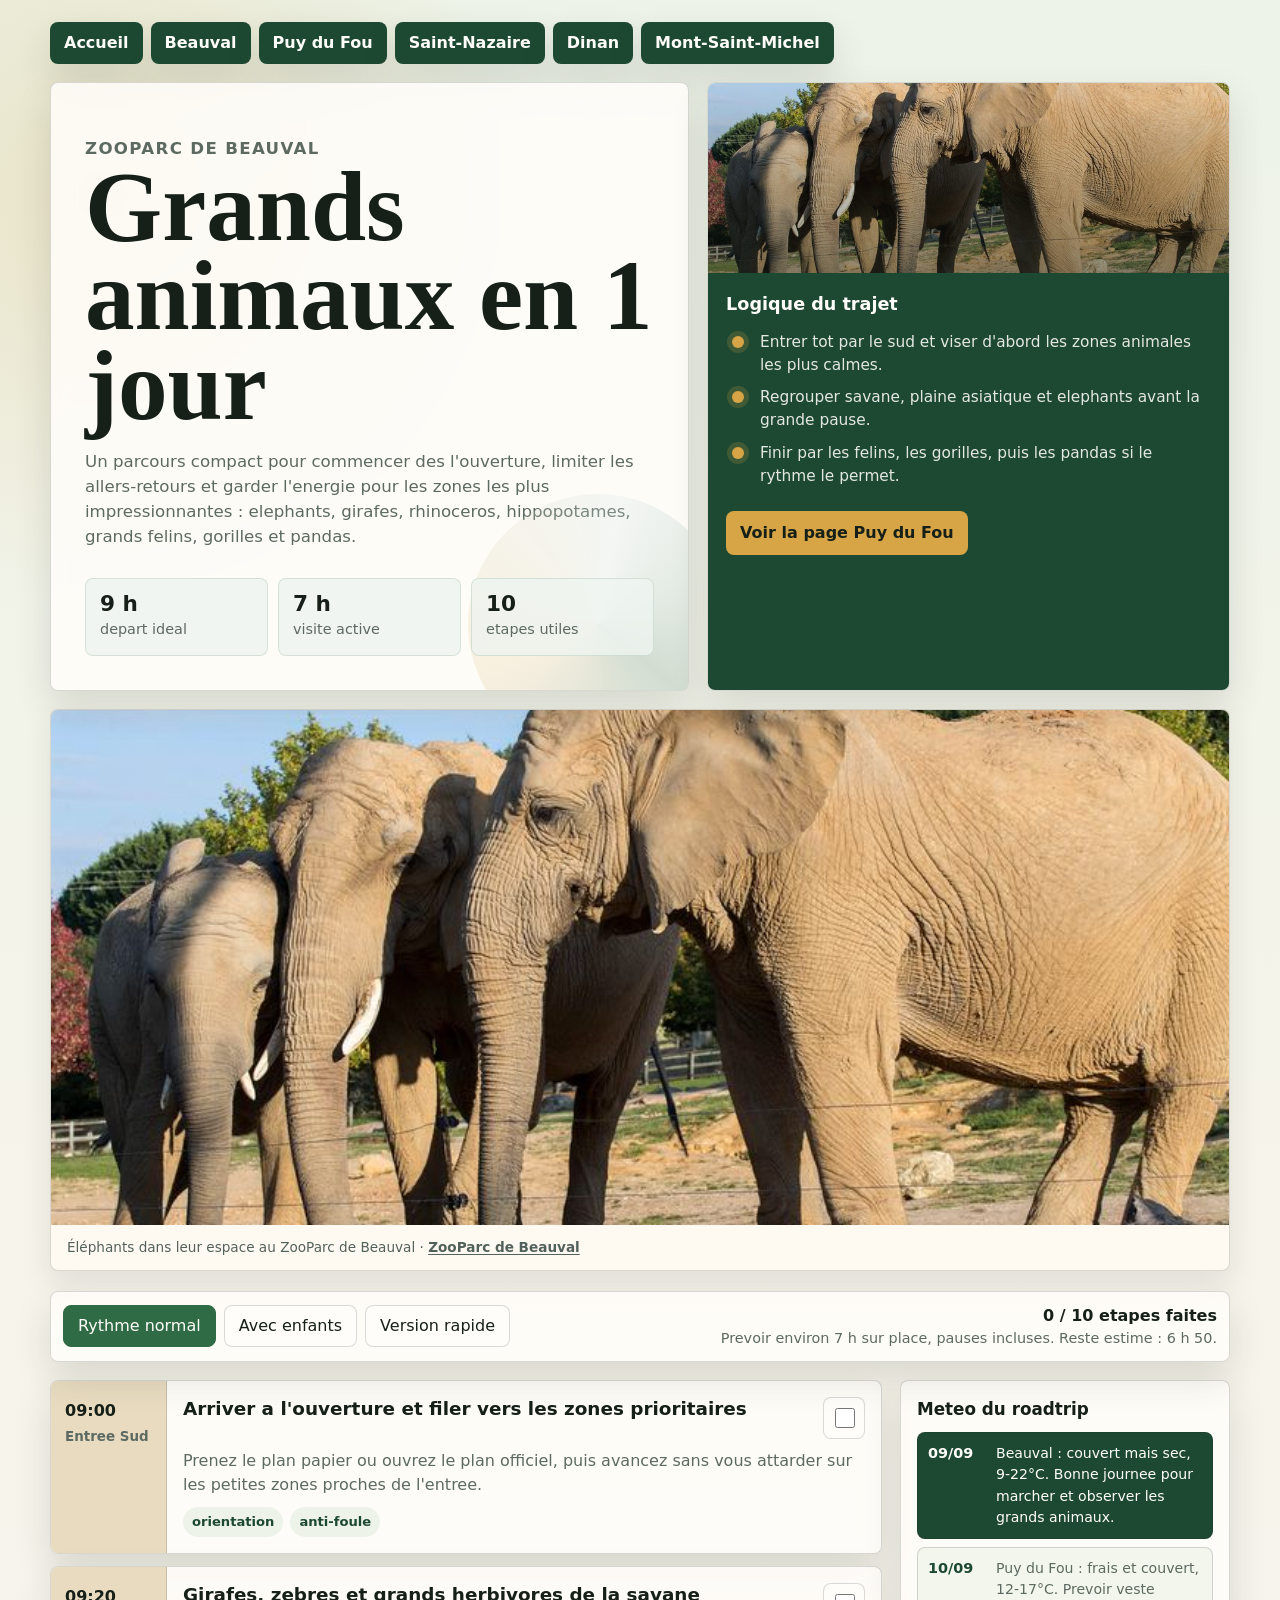
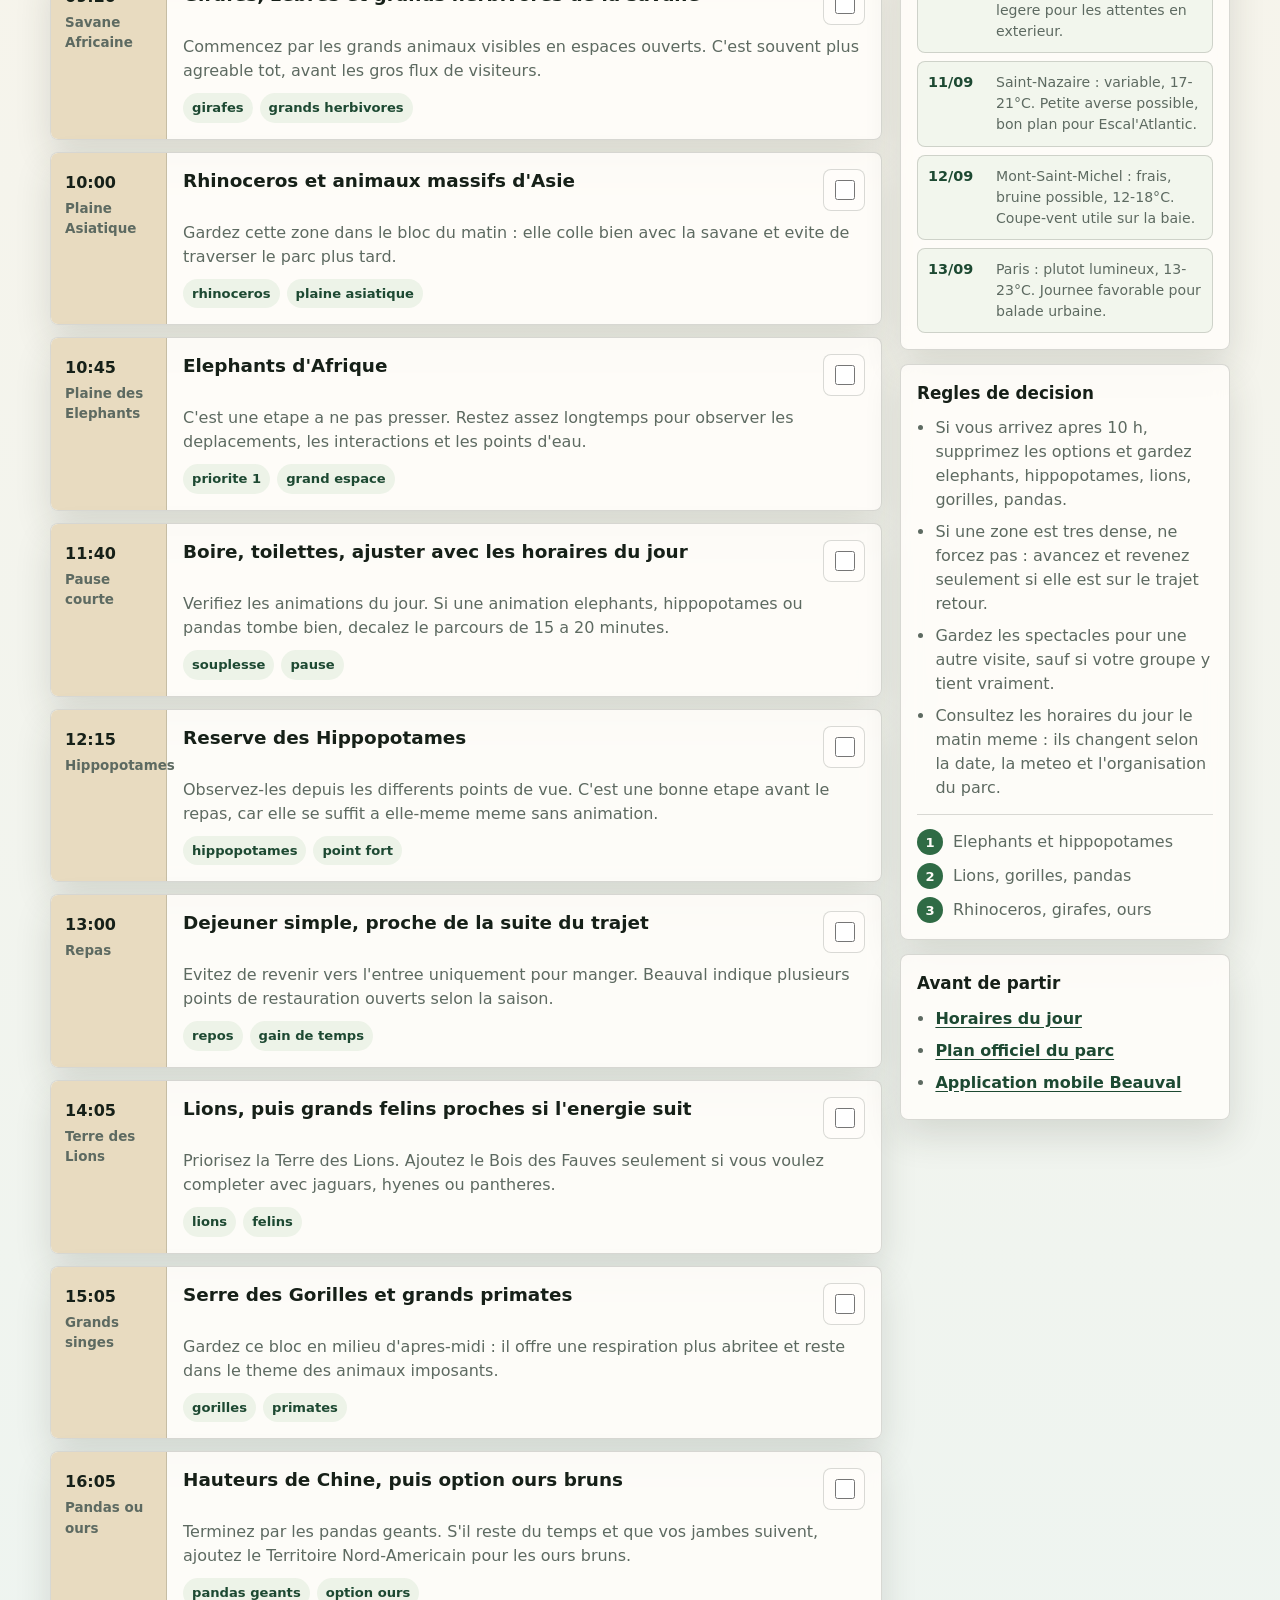
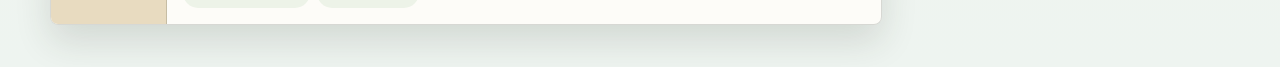
==== Nouveau dossier/beauval-grands-animaux.html @ 9dd78cd7 "Add roadtrip itinerary files" ====
<!doctype html>
<html lang="fr">
<head>
  <meta charset="utf-8">
  <meta name="viewport" content="width=device-width, initial-scale=1">
  <title>Beauval en 1 jour - Grands animaux</title>
  <meta name="description" content="Itineraire optimise pour visiter le ZooParc de Beauval en une journee en priorisant les grands animaux.">
  <style>
    :root {
      color-scheme: light;
      --ink: #162018;
      --muted: #5d6a61;
      --paper: #f7f4eb;
      --leaf: #2f6b45;
      --leaf-dark: #1d4932;
      --sun: #d7a545;
      --water: #d5e6e8;
      --sand: #e8dbc0;
      --line: rgba(22, 32, 24, .16);
      --white: #fffdfa;
      --shadow: 0 16px 36px rgba(39, 49, 34, .14);
    }

    * {
      box-sizing: border-box;
    }

    html {
      scroll-behavior: smooth;
    }

    body {
      margin: 0;
      color: var(--ink);
      background:
        radial-gradient(circle at 8% 6%, rgba(215, 165, 69, .20), transparent 26rem),
        linear-gradient(180deg, #edf3e8 0%, var(--paper) 42%, #eef4f0 100%);
      font-family: ui-sans-serif, system-ui, -apple-system, BlinkMacSystemFont, "Segoe UI", sans-serif;
      line-height: 1.5;
    }

    a {
      color: var(--leaf-dark);
      font-weight: 700;
      text-underline-offset: .18em;
    }

    button,
    input {
      font: inherit;
    }

    .shell {
      width: min(1180px, calc(100% - 28px));
      margin: 0 auto;
      padding: 22px 0 42px;
    }

    header {
      display: grid;
      grid-template-columns: minmax(0, 1.1fr) minmax(280px, .9fr);
      gap: 18px;
      align-items: stretch;
      margin-bottom: 18px;
    }

    .top-nav { flex-wrap: wrap; gap: 8px;
      grid-column: 1 / -1;
      display: flex;
      justify-content: flex-start;
      flex-wrap: wrap;
      gap: 8px;
      flex-wrap: wrap;
      gap: 8px;
    }

    .home-link {
      display: inline-flex;
      align-items: center;
      justify-content: center;
      min-height: 42px;
      padding: 0 14px;
      border-radius: 8px;
      background: var(--leaf-dark);
      color: var(--white);
      text-decoration: none;
      font-weight: 850;
      box-shadow: var(--shadow);
    }

    .intro,
    .map-panel,
    .controls,
    .stop,
    .weather,
    .tips,
    .sources {
      border: 1px solid var(--line);
      background: rgba(255, 253, 250, .86);
      box-shadow: var(--shadow);
      backdrop-filter: blur(10px);
    }

    .intro {
      border-radius: 8px;
      padding: clamp(20px, 4vw, 34px);
      min-height: 360px;
      display: flex;
      flex-direction: column;
      justify-content: space-between;
      overflow: hidden;
      position: relative;
    }

    .intro::after {
      content: "";
      position: absolute;
      inset: auto -40px -64px auto;
      width: 260px;
      height: 260px;
      border-radius: 50%;
      background: conic-gradient(from 130deg, rgba(47, 107, 69, .28), rgba(215, 165, 69, .18), rgba(213, 230, 232, .34), rgba(47, 107, 69, .28));
      opacity: .75;
    }

    .kicker {
      margin: 0 0 10px;
      color: var(--leaf-dark);
      font-size: .85rem;
      font-weight: 800;
      text-transform: uppercase;
      letter-spacing: .08em;
    }

    h1 {
      max-width: 12ch;
      margin: 0;
      font-family: Georgia, "Times New Roman", serif;
      font-size: clamp(2.65rem, 8vw, 6.2rem);
      line-height: .9;
      letter-spacing: 0;
    }

    .intro p {
      max-width: 68ch;
      margin: 20px 0 0;
      color: var(--muted);
      font-size: 1.04rem;
    }

    .hero-stats {
      position: relative;
      z-index: 1;
      display: grid;
      grid-template-columns: repeat(3, minmax(0, 1fr));
      gap: 10px;
      margin-top: 28px;
    }

    .stat {
      padding: 14px;
      border-radius: 8px;
      background: rgba(238, 244, 240, .82);
      border: 1px solid rgba(47, 107, 69, .14);
    }

    .stat strong {
      display: block;
      font-size: 1.35rem;
      line-height: 1;
    }

    .stat span {
      display: block;
      margin-top: 5px;
      color: var(--muted);
      font-size: .9rem;
    }

    .map-panel {
      border-radius: 8px;
      overflow: hidden;
      min-height: 360px;
      display: grid;
      grid-template-rows: 190px 1fr;
    }

    .photo {
      min-height: 190px;
      background:
        linear-gradient(180deg, rgba(22, 32, 24, .04), rgba(22, 32, 24, .46)),
        url("images/beauval.jpg");
      background-size: cover;
      background-position: center;
    }

    .route-mini {
      padding: 18px;
      background: var(--leaf-dark);
      color: var(--white);
    }

    .route-mini h2 {
      margin: 0 0 14px;
      font-size: 1.1rem;
    }

    .route-line {
      display: grid;
      grid-template-columns: 24px 1fr;
      gap: 10px;
      align-items: start;
      margin: 9px 0;
      color: rgba(255, 253, 250, .88);
      font-size: .96rem;
    }

    .dot {
      width: 12px;
      height: 12px;
      margin: 5px auto 0;
      border-radius: 50%;
      background: var(--sun);
      box-shadow: 0 0 0 5px rgba(215, 165, 69, .18);
    }

    .page-link {
      display: inline-flex;
      align-items: center;
      justify-content: center;
      min-height: 44px;
      margin-top: 14px;
      padding: 0 14px;
      border-radius: 8px;
      background: var(--sun);
      color: var(--ink);
      text-decoration: none;
      font-weight: 850;
    }

    .controls {
      position: sticky;
      top: 0;
      z-index: 3;
      border-radius: 8px;
      padding: 12px;
      margin-bottom: 18px;
      display: grid;
      grid-template-columns: 1fr auto;
      gap: 12px;
      align-items: center;
    }

    .pace {
      display: flex;
      gap: 8px;
      flex-wrap: wrap;
    }

    .pace button,
    .reset {
      border: 1px solid var(--line);
      border-radius: 8px;
      background: var(--white);
      color: var(--ink);
      min-height: 42px;
      padding: 0 14px;
      cursor: pointer;
      transition: transform .15s ease, background .15s ease, border-color .15s ease;
    }

    .pace button:hover,
    .reset:hover {
      transform: translateY(-1px);
    }

    .pace button.active {
      background: var(--leaf);
      color: var(--white);
      border-color: var(--leaf);
    }

    .progress {
      min-width: 210px;
    }

    .progress strong,
    .progress span {
      display: block;
      text-align: right;
    }

    .progress span {
      color: var(--muted);
      font-size: .9rem;
    }

    main {
      display: grid;
      grid-template-columns: minmax(0, 1fr) 330px;
      gap: 18px;
      align-items: start;
    }

    .timeline {
      display: grid;
      gap: 12px;
    }

    .stop {
      border-radius: 8px;
      overflow: hidden;
      display: grid;
      grid-template-columns: 116px 1fr;
    }

    .time {
      padding: 18px 14px;
      background: var(--sand);
      border-right: 1px solid var(--line);
      font-weight: 850;
    }

    .time span {
      display: block;
      color: var(--muted);
      font-size: .84rem;
      font-weight: 650;
      margin-top: 4px;
    }

    .stop-body {
      padding: 16px;
      display: grid;
      gap: 10px;
    }

    .stop-head {
      display: flex;
      gap: 10px;
      align-items: start;
      justify-content: space-between;
    }

    .stop h2 {
      margin: 0;
      font-size: 1.15rem;
      line-height: 1.25;
    }

    .stop p {
      margin: 0;
      color: var(--muted);
    }

    .tag-row {
      display: flex;
      flex-wrap: wrap;
      gap: 7px;
    }

    .tag {
      border-radius: 999px;
      padding: 5px 9px;
      background: #edf3e8;
      color: var(--leaf-dark);
      font-size: .82rem;
      font-weight: 760;
    }

    .check {
      display: inline-grid;
      place-items: center;
      width: 42px;
      height: 42px;
      flex: 0 0 auto;
      border-radius: 8px;
      border: 1px solid var(--line);
      background: var(--white);
      cursor: pointer;
    }

    .check input {
      width: 20px;
      height: 20px;
      accent-color: var(--leaf);
      cursor: pointer;
    }

    .stop.done {
      opacity: .64;
    }

    .stop.done h2 {
      text-decoration: line-through;
      text-decoration-thickness: 2px;
      text-decoration-color: rgba(47, 107, 69, .45);
    }

    aside {
      display: grid;
      gap: 14px;
      position: sticky;
      top: 88px;
    }

    .tips,
    .weather,
    .sources {
      border-radius: 8px;
      padding: 16px;
    }

    .tips h2,
    .weather h2,
    .sources h2 {
      margin: 0 0 10px;
      font-size: 1.05rem;
    }

    .weather-list {
      display: grid;
      gap: 8px;
    }

    .weather-day {
      display: grid;
      grid-template-columns: 58px 1fr;
      gap: 10px;
      padding: 10px;
      border: 1px solid var(--line);
      border-radius: 8px;
      background: rgba(237, 243, 232, .72);
    }

    .weather-day strong,
    .weather-day span {
      display: block;
    }

    .weather-day strong {
      color: var(--leaf-dark);
      font-size: .9rem;
    }

    .weather-day span {
      color: var(--muted);
      font-size: .88rem;
    }

    .weather-day.today {
      background: var(--leaf-dark);
      color: var(--white);
    }

    .weather-day.today strong,
    .weather-day.today span {
      color: var(--white);
    }

    .tips ul,
    .sources ul {
      margin: 0;
      padding-left: 1.15rem;
      color: var(--muted);
    }

    .tips li,
    .sources li {
      margin: 8px 0;
    }

    .priority {
      display: grid;
      gap: 8px;
      margin-top: 14px;
      padding-top: 14px;
      border-top: 1px solid var(--line);
    }

    .priority div {
      display: grid;
      grid-template-columns: 28px 1fr;
      gap: 8px;
      align-items: center;
      color: var(--muted);
    }

    .rank {
      display: inline-grid;
      place-items: center;
      width: 26px;
      height: 26px;
      border-radius: 50%;
      background: var(--leaf);
      color: var(--white);
      font-size: .82rem;
      font-weight: 800;
    }

    @media (max-width: 860px) {
      header,
      main {
        grid-template-columns: 1fr;
      }

      .intro {
        min-height: auto;
      }

      .controls,
      aside {
        position: static;
      }

      .controls {
        grid-template-columns: 1fr;
      }

      .progress strong,
      .progress span {
        text-align: left;
      }

      .hero-stats {
        grid-template-columns: 1fr;
      }
    }

    @media (max-width: 560px) {
      .shell {
        width: min(100% - 18px, 1180px);
        padding-top: 9px;
      }

      .stop {
        grid-template-columns: 1fr;
      }

      .time {
        border-right: 0;
        border-bottom: 1px solid var(--line);
        padding: 12px 14px;
      }

      .map-panel {
        grid-template-rows: 160px 1fr;
      }
    }
  </style>
  <link rel="stylesheet" href="photos.css">
</head>
<body>
  <div class="shell">
    <header>
      <nav class="top-nav" aria-label="Navigation principale" style="flex-wrap:wrap;gap:8px"><a class="home-link" href="index.html">Accueil</a>
<a class="home-link" href="beauval-grands-animaux.html" aria-current="page">Beauval</a>
<a class="home-link" href="puy-du-fou-1-jour.html">Puy du Fou</a>
<a class="home-link" href="saint-nazaire.html">Saint-Nazaire</a>
<a class="home-link" href="dinan.html">Dinan</a>
<a class="home-link" href="mont-saint-michel.html">Mont-Saint-Michel</a></nav>

      <section class="intro" aria-labelledby="page-title">
        <div>
          <p class="kicker">ZooParc de Beauval</p>
          <h1 id="page-title">Grands animaux en 1 jour</h1>
          <p>Un parcours compact pour commencer des l'ouverture, limiter les allers-retours et garder l'energie pour les zones les plus impressionnantes : elephants, girafes, rhinoceros, hippopotames, grands felins, gorilles et pandas.</p>
        </div>
        <div class="hero-stats" aria-label="Resume de la journee">
          <div class="stat"><strong>9 h</strong><span>depart ideal</span></div>
          <div class="stat"><strong>7 h</strong><span>visite active</span></div>
          <div class="stat"><strong>10</strong><span>etapes utiles</span></div>
        </div>
      </section>

      <section class="map-panel" aria-label="Apercu du parcours">
        <div class="photo" role="img" aria-label="Elephants du ZooParc de Beauval"></div>
        <div class="route-mini">
          <h2>Logique du trajet</h2>
          <div class="route-line"><span class="dot"></span><span>Entrer tot par le sud et viser d'abord les zones animales les plus calmes.</span></div>
          <div class="route-line"><span class="dot"></span><span>Regrouper savane, plaine asiatique et elephants avant la grande pause.</span></div>
          <div class="route-line"><span class="dot"></span><span>Finir par les felins, les gorilles, puis les pandas si le rythme le permet.</span></div>
          <a class="page-link" href="puy-du-fou-1-jour.html">Voir la page Puy du Fou</a>
        </div>
      </section>
    </header>
<figure class="trip-photo"><img src="images/beauval.jpg" alt="Éléphants dans leur espace au ZooParc de Beauval" width="1600" height="900" decoding="async"><figcaption>Éléphants dans leur espace au ZooParc de Beauval · <a href="https://www.zoobeauval.com/">ZooParc de Beauval</a></figcaption></figure>

    <section class="controls" aria-label="Reglages de parcours">
      <div class="pace" aria-label="Choisir un rythme">
        <button class="active" type="button" data-pace="normal">Rythme normal</button>
        <button type="button" data-pace="family">Avec enfants</button>
        <button type="button" data-pace="fast">Version rapide</button>
      </div>
      <div class="progress" aria-live="polite">
        <strong id="progressText">0 / 10 etapes faites</strong>
        <span id="paceText">Prevoir environ 7 h sur place, pauses incluses.</span>
      </div>
    </section>

    <main>
      <section class="timeline" id="timeline" aria-label="Itineraire conseille">
        <article class="stop" data-normal="20" data-family="30" data-fast="15">
          <div class="time">09:00<span>Entree Sud</span></div>
          <div class="stop-body">
            <div class="stop-head">
              <h2>Arriver a l'ouverture et filer vers les zones prioritaires</h2>
              <label class="check" aria-label="Marquer cette etape comme faite"><input type="checkbox"></label>
            </div>
            <p>Prenez le plan papier ou ouvrez le plan officiel, puis avancez sans vous attarder sur les petites zones proches de l'entree.</p>
            <div class="tag-row"><span class="tag">orientation</span><span class="tag">anti-foule</span></div>
          </div>
        </article>

        <article class="stop" data-normal="35" data-family="45" data-fast="25">
          <div class="time">09:20<span>Savane Africaine</span></div>
          <div class="stop-body">
            <div class="stop-head">
              <h2>Girafes, zebres et grands herbivores de la savane</h2>
              <label class="check" aria-label="Marquer cette etape comme faite"><input type="checkbox"></label>
            </div>
            <p>Commencez par les grands animaux visibles en espaces ouverts. C'est souvent plus agreable tot, avant les gros flux de visiteurs.</p>
            <div class="tag-row"><span class="tag">girafes</span><span class="tag">grands herbivores</span></div>
          </div>
        </article>

        <article class="stop" data-normal="35" data-family="45" data-fast="25">
          <div class="time">10:00<span>Plaine Asiatique</span></div>
          <div class="stop-body">
            <div class="stop-head">
              <h2>Rhinoceros et animaux massifs d'Asie</h2>
              <label class="check" aria-label="Marquer cette etape comme faite"><input type="checkbox"></label>
            </div>
            <p>Gardez cette zone dans le bloc du matin : elle colle bien avec la savane et evite de traverser le parc plus tard.</p>
            <div class="tag-row"><span class="tag">rhinoceros</span><span class="tag">plaine asiatique</span></div>
          </div>
        </article>

        <article class="stop" data-normal="45" data-family="55" data-fast="30">
          <div class="time">10:45<span>Plaine des Elephants</span></div>
          <div class="stop-body">
            <div class="stop-head">
              <h2>Elephants d'Afrique</h2>
              <label class="check" aria-label="Marquer cette etape comme faite"><input type="checkbox"></label>
            </div>
            <p>C'est une etape a ne pas presser. Restez assez longtemps pour observer les deplacements, les interactions et les points d'eau.</p>
            <div class="tag-row"><span class="tag">priorite 1</span><span class="tag">grand espace</span></div>
          </div>
        </article>

        <article class="stop" data-normal="35" data-family="45" data-fast="25">
          <div class="time">11:40<span>Pause courte</span></div>
          <div class="stop-body">
            <div class="stop-head">
              <h2>Boire, toilettes, ajuster avec les horaires du jour</h2>
              <label class="check" aria-label="Marquer cette etape comme faite"><input type="checkbox"></label>
            </div>
            <p>Verifiez les animations du jour. Si une animation elephants, hippopotames ou pandas tombe bien, decalez le parcours de 15 a 20 minutes.</p>
            <div class="tag-row"><span class="tag">souplesse</span><span class="tag">pause</span></div>
          </div>
        </article>

        <article class="stop" data-normal="45" data-family="55" data-fast="30">
          <div class="time">12:15<span>Hippopotames</span></div>
          <div class="stop-body">
            <div class="stop-head">
              <h2>Reserve des Hippopotames</h2>
              <label class="check" aria-label="Marquer cette etape comme faite"><input type="checkbox"></label>
            </div>
            <p>Observez-les depuis les differents points de vue. C'est une bonne etape avant le repas, car elle se suffit a elle-meme meme sans animation.</p>
            <div class="tag-row"><span class="tag">hippopotames</span><span class="tag">point fort</span></div>
          </div>
        </article>

        <article class="stop" data-normal="55" data-family="70" data-fast="40">
          <div class="time">13:00<span>Repas</span></div>
          <div class="stop-body">
            <div class="stop-head">
              <h2>Dejeuner simple, proche de la suite du trajet</h2>
              <label class="check" aria-label="Marquer cette etape comme faite"><input type="checkbox"></label>
            </div>
            <p>Evitez de revenir vers l'entree uniquement pour manger. Beauval indique plusieurs points de restauration ouverts selon la saison.</p>
            <div class="tag-row"><span class="tag">repos</span><span class="tag">gain de temps</span></div>
          </div>
        </article>

        <article class="stop" data-normal="45" data-family="55" data-fast="30">
          <div class="time">14:05<span>Terre des Lions</span></div>
          <div class="stop-body">
            <div class="stop-head">
              <h2>Lions, puis grands felins proches si l'energie suit</h2>
              <label class="check" aria-label="Marquer cette etape comme faite"><input type="checkbox"></label>
            </div>
            <p>Priorisez la Terre des Lions. Ajoutez le Bois des Fauves seulement si vous voulez completer avec jaguars, hyenes ou pantheres.</p>
            <div class="tag-row"><span class="tag">lions</span><span class="tag">felins</span></div>
          </div>
        </article>

        <article class="stop" data-normal="45" data-family="55" data-fast="30">
          <div class="time">15:05<span>Grands singes</span></div>
          <div class="stop-body">
            <div class="stop-head">
              <h2>Serre des Gorilles et grands primates</h2>
              <label class="check" aria-label="Marquer cette etape comme faite"><input type="checkbox"></label>
            </div>
            <p>Gardez ce bloc en milieu d'apres-midi : il offre une respiration plus abritee et reste dans le theme des animaux imposants.</p>
            <div class="tag-row"><span class="tag">gorilles</span><span class="tag">primates</span></div>
          </div>
        </article>

        <article class="stop" data-normal="50" data-family="60" data-fast="35">
          <div class="time">16:05<span>Pandas ou ours</span></div>
          <div class="stop-body">
            <div class="stop-head">
              <h2>Hauteurs de Chine, puis option ours bruns</h2>
              <label class="check" aria-label="Marquer cette etape comme faite"><input type="checkbox"></label>
            </div>
            <p>Terminez par les pandas geants. S'il reste du temps et que vos jambes suivent, ajoutez le Territoire Nord-Americain pour les ours bruns.</p>
            <div class="tag-row"><span class="tag">pandas geants</span><span class="tag">option ours</span></div>
          </div>
        </article>
      </section>

      <aside>
        <section class="weather" aria-label="Meteo du roadtrip">
          <h2>Meteo du roadtrip</h2>
          <div class="weather-list">
            <div class="weather-day today">
              <strong>09/09</strong>
              <span>Beauval : couvert mais sec, 9-22°C. Bonne journee pour marcher et observer les grands animaux.</span>
            </div>
            <div class="weather-day">
              <strong>10/09</strong>
              <span>Puy du Fou : frais et couvert, 12-17°C. Prevoir veste legere pour les attentes en exterieur.</span>
            </div>
            <div class="weather-day">
              <strong>11/09</strong>
              <span>Saint-Nazaire : variable, 17-21°C. Petite averse possible, bon plan pour Escal'Atlantic.</span>
            </div>
            <div class="weather-day">
              <strong>12/09</strong>
              <span>Mont-Saint-Michel : frais, bruine possible, 12-18°C. Coupe-vent utile sur la baie.</span>
            </div>
            <div class="weather-day">
              <strong>13/09</strong>
              <span>Paris : plutot lumineux, 13-23°C. Journee favorable pour balade urbaine.</span>
            </div>
          </div>
        </section>

        <section class="tips">
          <h2>Regles de decision</h2>
          <ul>
            <li>Si vous arrivez apres 10 h, supprimez les options et gardez elephants, hippopotames, lions, gorilles, pandas.</li>
            <li>Si une zone est tres dense, ne forcez pas : avancez et revenez seulement si elle est sur le trajet retour.</li>
            <li>Gardez les spectacles pour une autre visite, sauf si votre groupe y tient vraiment.</li>
            <li>Consultez les horaires du jour le matin meme : ils changent selon la date, la meteo et l'organisation du parc.</li>
          </ul>
          <div class="priority" aria-label="Priorites en cas de retard">
            <div><span class="rank">1</span><span>Elephants et hippopotames</span></div>
            <div><span class="rank">2</span><span>Lions, gorilles, pandas</span></div>
            <div><span class="rank">3</span><span>Rhinoceros, girafes, ours</span></div>
          </div>
        </section>

        <section class="sources">
          <h2>Avant de partir</h2>
          <ul>
            <li><a href="https://www.zoobeauval.com/horaires-du-jour" target="_blank" rel="noreferrer">Horaires du jour</a></li>
            <li><a href="https://www.zoobeauval.com/preparez-votre-visite/plan-du-zooparc" target="_blank" rel="noreferrer">Plan officiel du parc</a></li>
            <li><a href="https://www.zoobeauval.com/preparez-votre-visite/application-mobile" target="_blank" rel="noreferrer">Application mobile Beauval</a></li>
          </ul>
        </section>
      </aside>
    </main>
  </div>

  <script>
    const stops = Array.from(document.querySelectorAll(".stop"));
    const checks = Array.from(document.querySelectorAll(".check input"));
    const progressText = document.querySelector("#progressText");
    const paceText = document.querySelector("#paceText");
    const paceButtons = Array.from(document.querySelectorAll("[data-pace]"));
    const paceLabels = {
      normal: "Prevoir environ 7 h sur place, pauses incluses.",
      family: "Prevoir environ 8 h avec pauses plus longues et marche plus lente.",
      fast: "Prevoir environ 5 h 30 en allant droit aux priorites."
    };

    let currentPace = "normal";

    function minutesToText(minutes) {
      const hours = Math.floor(minutes / 60);
      const rest = minutes % 60;
      if (!hours) return `${rest} min`;
      if (!rest) return `${hours} h`;
      return `${hours} h ${String(rest).padStart(2, "0")}`;
    }

    function update() {
      const done = checks.filter((check) => check.checked).length;
      const remainingMinutes = stops.reduce((total, stop) => {
        const check = stop.querySelector("input");
        return check.checked ? total : total + Number(stop.dataset[currentPace]);
      }, 0);

      stops.forEach((stop) => {
        const check = stop.querySelector("input");
        stop.classList.toggle("done", check.checked);
      });

      progressText.textContent = `${done} / ${stops.length} etapes faites`;
      paceText.textContent = done === stops.length
        ? "Parcours termine. Il reste du temps pour revenir sur votre zone preferee."
        : `${paceLabels[currentPace]} Reste estime : ${minutesToText(remainingMinutes)}.`;
    }

    checks.forEach((check) => check.addEventListener("change", update));

    paceButtons.forEach((button) => {
      button.addEventListener("click", () => {
        currentPace = button.dataset.pace;
        paceButtons.forEach((item) => item.classList.toggle("active", item === button));
        update();
      });
    });

    update();
  </script>
</body>
</html>
---- Nouveau dossier/photos.css ----
/* Photos du carnet de voyage */
.trip-photos { margin:24px 0; }
.trip-photos h2 { font-family:Georgia,serif; font-size:1.7rem; margin:0 0 16px; }
.trip-gallery { display:grid; grid-template-columns:repeat(3,minmax(0,1fr)); gap:16px; }
.trip-photo { min-width:0; margin:0 0 20px; overflow:hidden; border:1px solid rgba(29,33,27,.16); border-radius:8px; background:#fffaf1; box-shadow:0 12px 30px rgba(29,33,27,.1); }
.trip-photo img { display:block; width:100%; height:auto; aspect-ratio: 16 / 7; object-fit:cover; }
.trip-photo figcaption { padding:12px 16px; color:#52615b; font-size:.85rem; line-height:1.5; }
.trip-photo figcaption a { color:inherit; }
.trip-photo figcaption strong { display:block; font-size:1.1rem; color:#243e35; }
.trip-gallery .trip-photo { margin:0; }
.trip-gallery img { aspect-ratio: 3 / 2; }
.trip-gallery a:focus-visible { outline:3px solid #c9922e; outline-offset:-3px; }
@media(max-width:800px) { .trip-gallery { grid-template-columns:repeat(2,minmax(0,1fr)); } }
@media(max-width:520px) { .trip-gallery { grid-template-columns:1fr; } .trip-photo img { aspect-ratio:4 / 3; } }
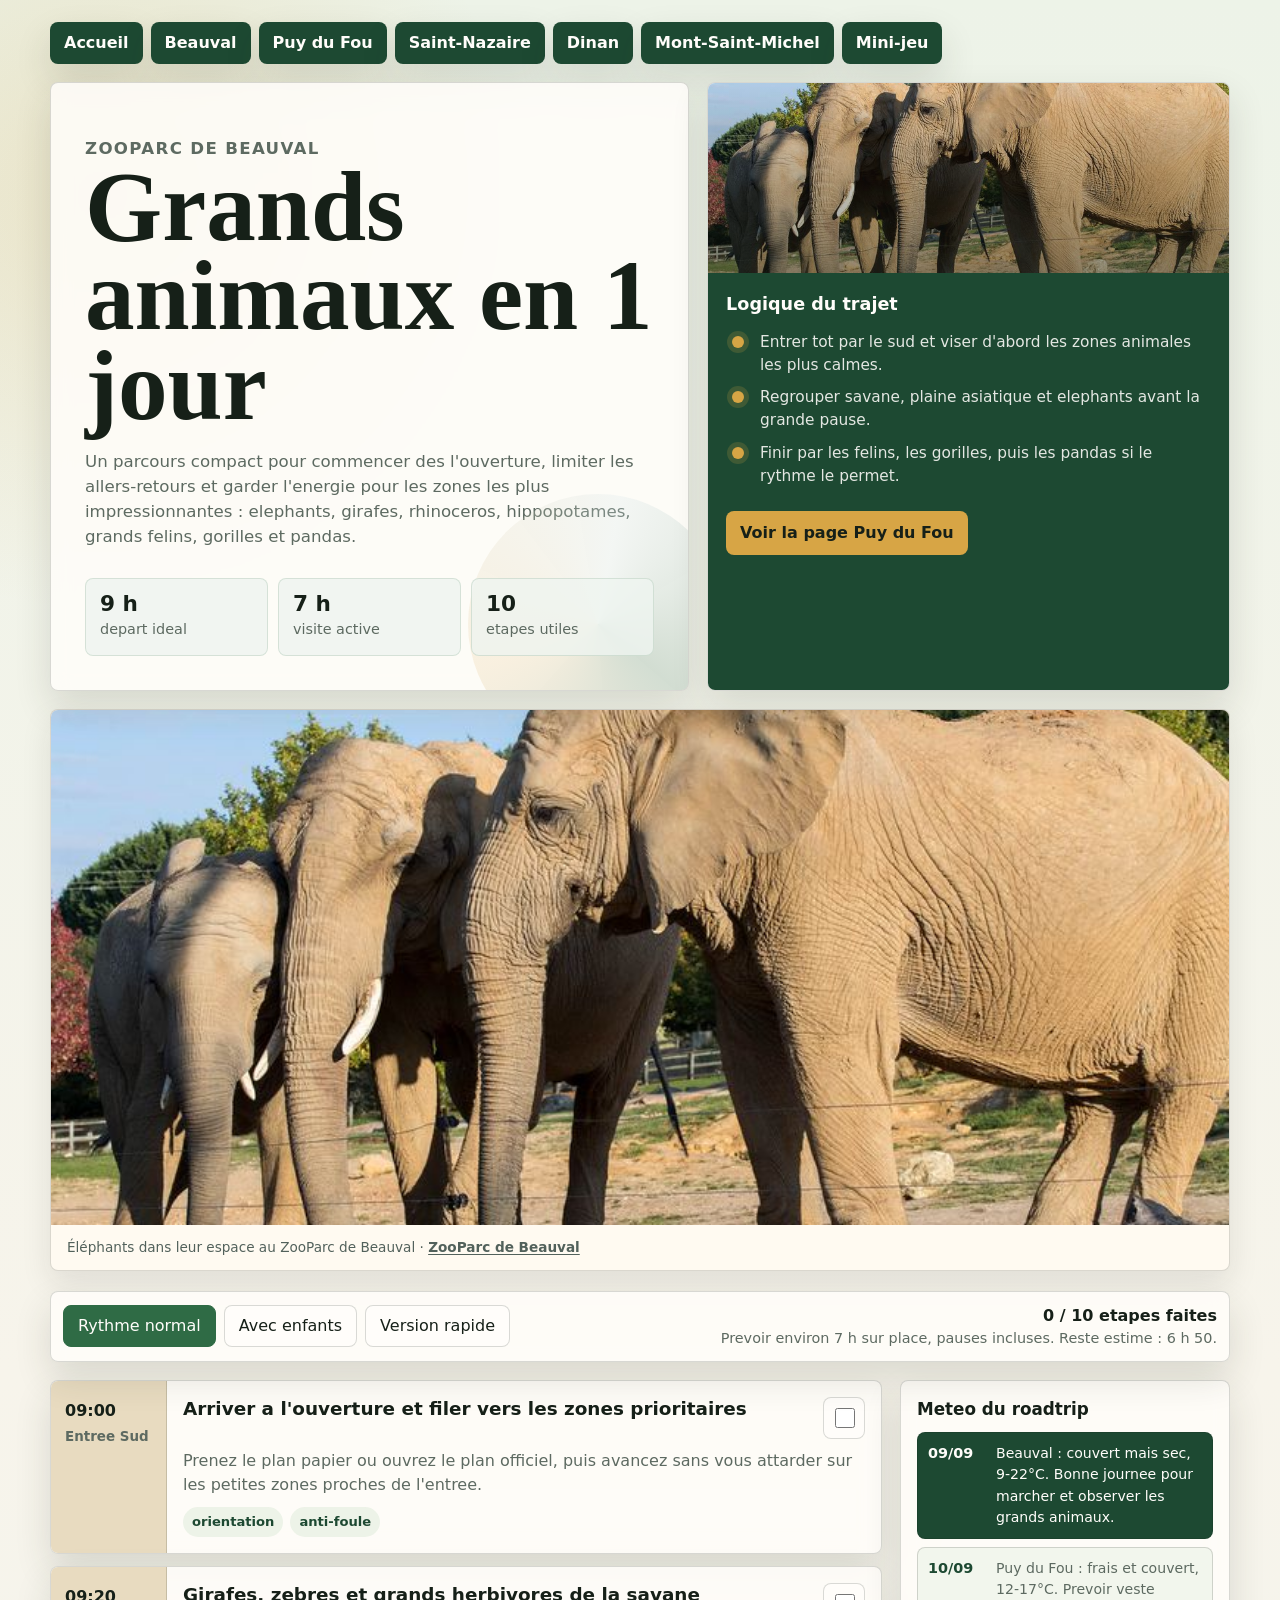
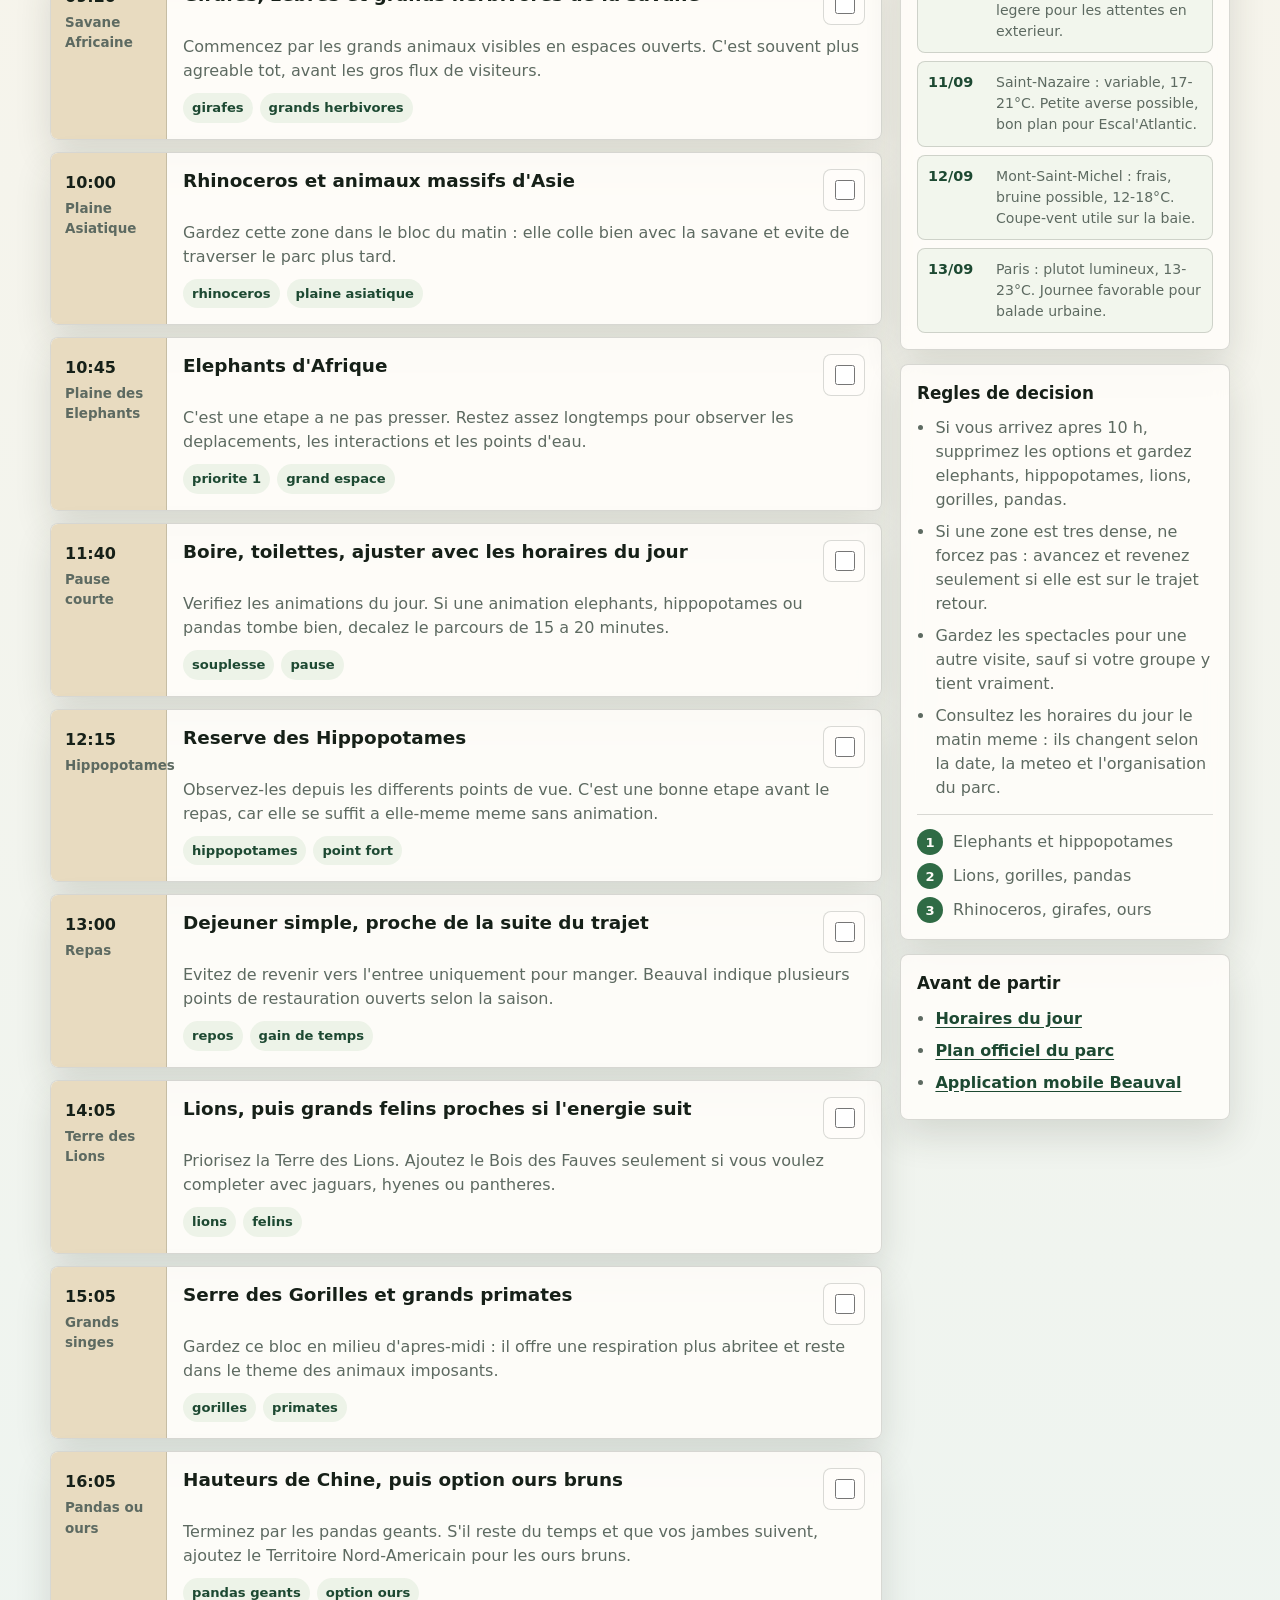
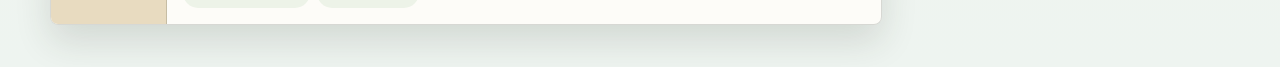
==== commit 9041868a: "Add roadtrip planning mini game" ====
--- a/Nouveau dossier/beauval-grands-animaux.html
+++ b/Nouveau dossier/beauval-grands-animaux.html
@@ -558,7 +558,8 @@
 <a class="home-link" href="puy-du-fou-1-jour.html">Puy du Fou</a>
 <a class="home-link" href="saint-nazaire.html">Saint-Nazaire</a>
 <a class="home-link" href="dinan.html">Dinan</a>
-<a class="home-link" href="mont-saint-michel.html">Mont-Saint-Michel</a></nav>
+<a class="home-link" href="mont-saint-michel.html">Mont-Saint-Michel</a>
+<a class="home-link" href="jeu-roadtrip.html">Mini-jeu</a></nav>
 
       <section class="intro" aria-labelledby="page-title">
         <div>
